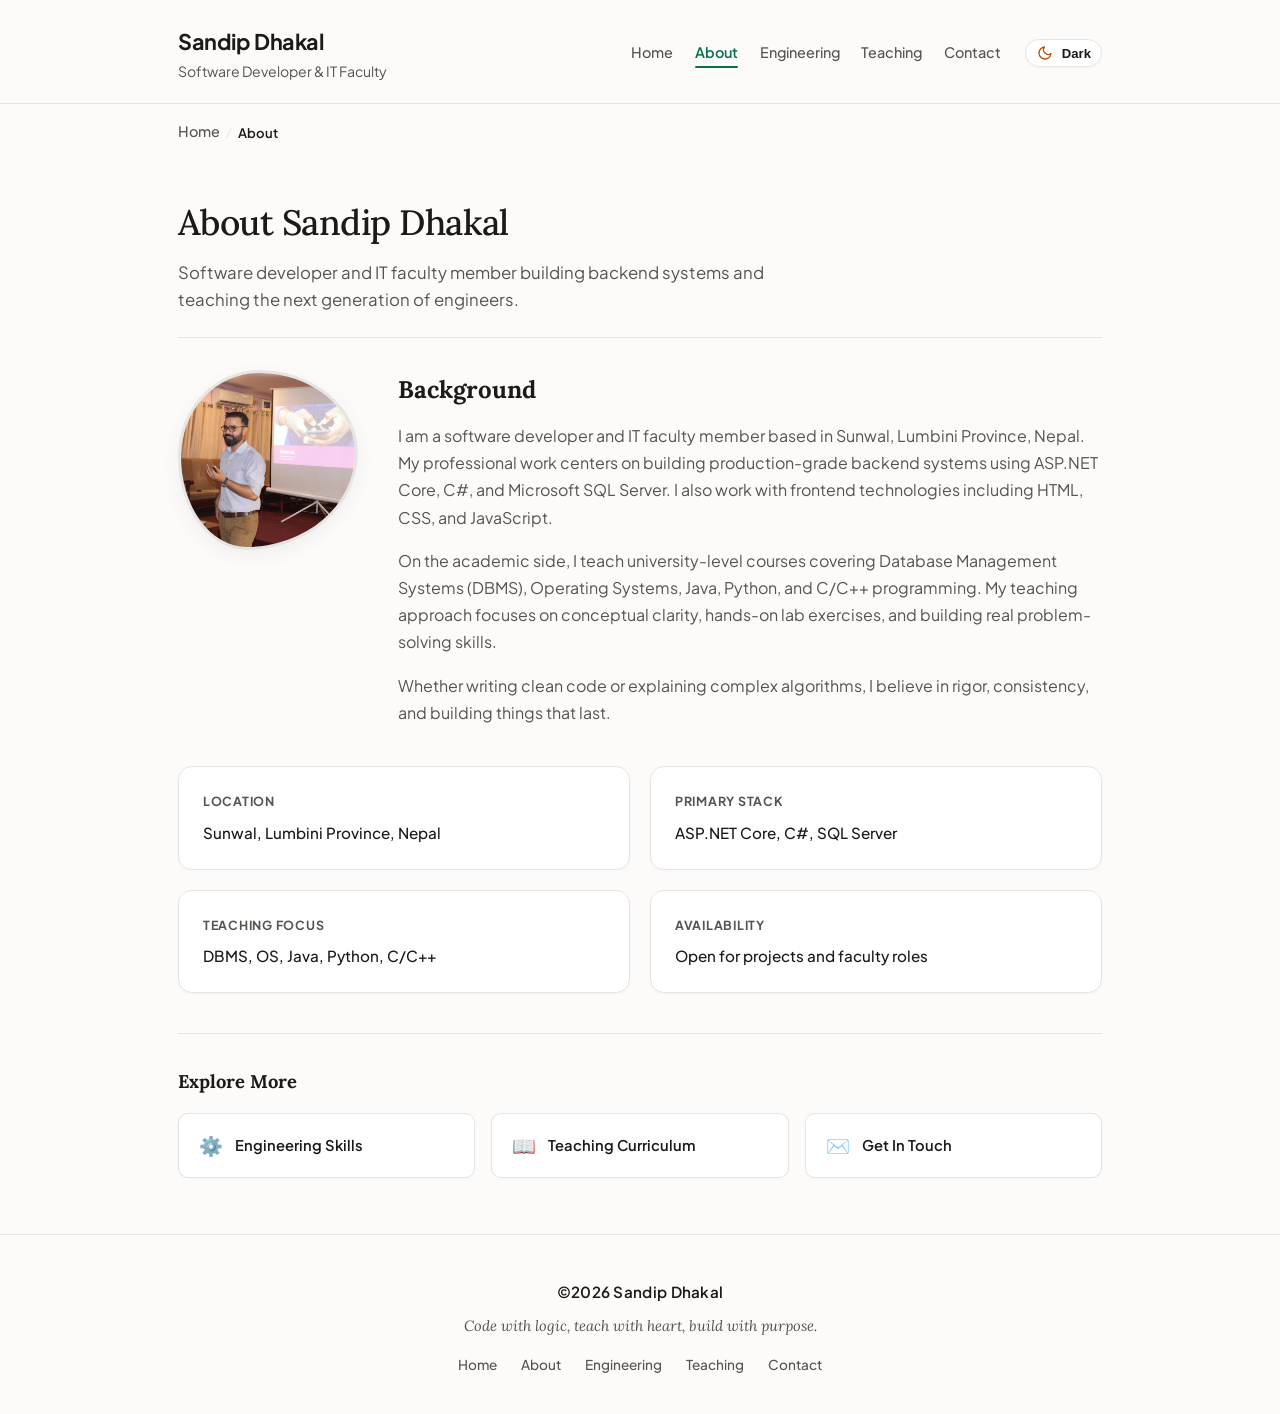
==== about.html @ 64979536 "New changes layout changes and mobile friendly added" ====
<!DOCTYPE html>
<html lang="en">

<head>
  <meta charset="UTF-8">
  <meta name="viewport" content="width=device-width, initial-scale=1.0">
  <title>About Sandip Dhakal | Background, Skills, and Location</title>
  <meta name="description"
    content="Learn about Sandip Dhakal, a software developer and IT faculty member based in Sunwal, Lumbini Province, Nepal. Specializing in ASP.NET Core, C#, SQL Server, and university-level IT education.">
  <link rel="canonical" href="https://dhakalsandip.com.np/about.html">

  <!-- Open Graph -->
  <meta property="og:type" content="profile">
  <meta property="og:title" content="About Sandip Dhakal | Software Developer &amp; IT Faculty">
  <meta property="og:description"
    content="Background, skills, and professional journey of Sandip Dhakal. Based in Sunwal, Nepal.">
  <meta property="og:url" content="https://dhakalsandip.com.np/about.html">
  <meta property="og:image" content="https://dhakalsandip.com.np/images/og-share.jpg">
  <meta property="og:site_name" content="Sandip Dhakal">

  <!-- Twitter Card -->
  <meta name="twitter:card" content="summary_large_image">
  <meta name="twitter:title" content="About Sandip Dhakal">
  <meta name="twitter:description"
    content="Background, skills, and professional journey of Sandip Dhakal. Based in Sunwal, Nepal.">
  <meta name="twitter:image" content="https://dhakalsandip.com.np/images/og-share.jpg">

  <!-- Breadcrumb Schema -->
  <script type="application/ld+json">
  {
    "@context": "https://schema.org",
    "@type": "BreadcrumbList",
    "itemListElement": [
      { "@type": "ListItem", "position": 1, "name": "Home", "item": "https://dhakalsandip.com.np/" },
      { "@type": "ListItem", "position": 2, "name": "About", "item": "https://dhakalsandip.com.np/about.html" }
    ]
  }
  </script>

  <script>
    (function () {
      try {
        var saved = localStorage.getItem('sandip-portfolio-theme');
        if (saved === 'dark' || saved === 'light') {
          document.documentElement.setAttribute('data-theme', saved);
        } else if (window.matchMedia && window.matchMedia('(prefers-color-scheme: dark)').matches) {
          document.documentElement.setAttribute('data-theme', 'dark');
        } else {
          document.documentElement.setAttribute('data-theme', 'light');
        }
      } catch (e) {
        document.documentElement.setAttribute('data-theme', 'light');
      }
    })();
  </script>

  <link rel="preconnect" href="https://fonts.googleapis.com">
  <link rel="preconnect" href="https://fonts.gstatic.com" crossorigin>
  <link
    href="https://fonts.googleapis.com/css2?family=Plus+Jakarta+Sans:wght@400;500;600;700&family=Lora:ital,wght@0,500;0,600;1,400&display=swap"
    rel="stylesheet">

  <link rel="icon" type="image/svg+xml" href="images/favicon.svg">
  <link rel="stylesheet" href="css/style.css">
</head>

<body>

  <div id="scroll-progress" aria-hidden="true"></div>

  <header>
    <div class="container header-content">
      <div class="name-title">
        <h2><a href="/">Sandip Dhakal</a></h2>
        <p>Software Developer &amp; IT Faculty</p>
      </div>

      <div class="nav-actions">
        <nav id="main-nav" aria-label="Main navigation">
          <a href="/">Home</a>
          <a href="about.html" class="active">About</a>
          <a href="engineering.html">Engineering</a>
          <a href="teaching.html">Teaching</a>
          <a href="contact.html">Contact</a>
        </nav>

        <div class="theme-toggle-wrapper">
          <button id="theme-toggle" class="theme-toggle-btn" type="button" aria-label="Toggle Night and Light Mode"
            title="Switch Theme">
            <span class="toggle-icon" id="toggle-icon">
              <svg id="svg-moon" width="16" height="16" viewBox="0 0 24 24" fill="none" stroke="currentColor"
                stroke-width="2" stroke-linecap="round" stroke-linejoin="round">
                <path d="M21 12.79A9 9 0 1 1 11.21 3 7 7 0 0 0 21 12.79z"></path>
              </svg>
              <svg id="svg-sun" style="display: none;" width="16" height="16" viewBox="0 0 24 24" fill="none"
                stroke="currentColor" stroke-width="2" stroke-linecap="round" stroke-linejoin="round">
                <circle cx="12" cy="12" r="5"></circle>
                <line x1="12" y1="1" x2="12" y2="3"></line>
                <line x1="12" y1="21" x2="12" y2="23"></line>
                <line x1="4.22" y1="4.22" x2="5.64" y2="5.64"></line>
                <line x1="18.36" y1="18.36" x2="19.78" y2="19.78"></line>
                <line x1="1" y1="12" x2="3" y2="12"></line>
                <line x1="21" y1="12" x2="23" y2="12"></line>
                <line x1="4.22" y1="19.78" x2="5.64" y2="18.36"></line>
                <line x1="18.36" y1="5.64" x2="19.78" y2="4.22"></line>
              </svg>
            </span>
            <span id="theme-text">Dark</span>
          </button>
        </div>

        <button id="mobile-menu-btn" class="mobile-menu-btn" type="button" aria-label="Open navigation menu"
          aria-expanded="false" aria-controls="main-nav">
          <span class="hamburger-line"></span>
          <span class="hamburger-line"></span>
          <span class="hamburger-line"></span>
        </button>
      </div>
    </div>
  </header>

  <main class="container">
    <nav class="breadcrumbs" aria-label="Breadcrumb">
      <ol>
        <li><a href="/">Home</a></li>
        <li><span class="breadcrumb-sep">/</span></li>
        <li><span class="breadcrumb-current">About</span></li>
      </ol>
    </nav>

    <div class="page-header">
      <h1>About Sandip Dhakal</h1>
      <p>Software developer and IT faculty member building backend systems and teaching the next generation of
        engineers.</p>
    </div>

    <div class="about-grid reveal-on-scroll">
      <div class="about-photo">
        <img src="images/avatar.jpg" alt="Portrait of Sandip Dhakal, software developer based in Sunwal, Nepal"
          width="180" height="180">
      </div>
      <div class="about-text">
        <h2>Background</h2>
        <p>
          I am a software developer and IT faculty member based in Sunwal, Lumbini Province, Nepal. My professional work
          centers on building production-grade backend systems using ASP.NET Core, C#, and Microsoft SQL Server. I also
          work with frontend technologies including HTML, CSS, and JavaScript.
        </p>
        <p>
          On the academic side, I teach university-level courses covering Database Management Systems (DBMS), Operating
          Systems, Java, Python, and C/C++ programming. My teaching approach focuses on conceptual clarity, hands-on lab
          exercises, and building real problem-solving skills.
        </p>
        <p>
          Whether writing clean code or explaining complex algorithms, I believe in rigor, consistency, and building
          things that last.
        </p>
      </div>
    </div>

    <div class="info-grid reveal-on-scroll">
      <div class="info-card">
        <h3>Location</h3>
        <p>Sunwal, Lumbini Province, Nepal</p>
      </div>
      <div class="info-card">
        <h3>Primary Stack</h3>
        <p>ASP.NET Core, C#, SQL Server</p>
      </div>
      <div class="info-card">
        <h3>Teaching Focus</h3>
        <p>DBMS, OS, Java, Python, C/C++</p>
      </div>
      <div class="info-card">
        <h3>Availability</h3>
        <p>Open for projects and faculty roles</p>
      </div>
    </div>

    <div class="internal-links reveal-on-scroll">
      <h3>Explore More</h3>
      <div class="link-cards">
        <a href="engineering.html" class="link-card">
          <span class="link-icon">&#9881;&#65039;</span>
          <span>Engineering Skills</span>
        </a>
        <a href="teaching.html" class="link-card">
          <span class="link-icon">&#128214;</span>
          <span>Teaching Curriculum</span>
        </a>
        <a href="contact.html" class="link-card">
          <span class="link-icon">&#9993;&#65039;</span>
          <span>Get In Touch</span>
        </a>
      </div>
    </div>
  </main>

  <footer class="footer">
    <div class="container">
      <div class="footer-copyright">
        &copy;<span id="nepal-year">2026</span> Sandip Dhakal
      </div>
      <div class="footer-caption">
        Code with logic, teach with heart, build with purpose.
      </div>
      <nav class="footer-nav" aria-label="Footer navigation">
        <a href="/">Home</a>
        <a href="about.html">About</a>
        <a href="engineering.html">Engineering</a>
        <a href="teaching.html">Teaching</a>
        <a href="contact.html">Contact</a>
      </nav>
    </div>
  </footer>

  <button id="back-to-top" class="back-to-top" type="button" aria-label="Scroll to top" title="Scroll to top">
    <svg width="20" height="20" viewBox="0 0 24 24" fill="none" stroke="currentColor" stroke-width="2.5"
      stroke-linecap="round" stroke-linejoin="round">
      <polyline points="18 15 12 9 6 15"></polyline>
    </svg>
  </button>

  <script src="js/main.js"></script>
</body>

</html>
---- css/style.css ----
/* ===================================================
   Sandip Dhakal Portfolio - Global Styles
   Domain: dhakalsandip.com.np
   =================================================== */

/* Theme Variables */
:root {
  --bg: #fcfbf9;
  --card-bg: #ffffff;
  --card-border: #e7e5e4;
  --text-dark: #1c1917;
  --text-muted: #57534e;
  --border: #e7e5e4;
  --accent: #0d6e4f;
  --accent-light: #10b981;
  --accent-warm: #b45309;
  --accent-warm-soft: #fef3c7;
  --pill-bg: #f5f5f4;
  --pill-text: #1c1917;
  --pill-dev-bg: #ecfdf5;
  --pill-dev-text: #065f46;
  --pill-teach-bg: #fef3c7;
  --pill-teach-text: #92400e;
  --table-stripe: #fafaf9;
  --badge-bg: #f5f5f4;
  --btn-primary-bg: #1c1917;
  --btn-primary-text: #ffffff;
  --btn-secondary-bg: transparent;
  --btn-secondary-border: #d6d3d1;
  --btn-secondary-text: #1c1917;
  --radius: 14px;
  --shadow-sm: 0 1px 3px rgba(0,0,0,0.03);
  --shadow-md: 0 6px 24px -4px rgba(28, 25, 23, 0.07);
  --header-bg: rgba(252, 251, 249, 0.88);
  --contact-item-bg: #ffffff;
}

[data-theme="dark"] {
  --bg: #090d14;
  --card-bg: #111722;
  --card-border: #1e293b;
  --text-dark: #f8fafc;
  --text-muted: #94a3b8;
  --border: #1e293b;
  --accent: #10b981;
  --accent-light: #34d399;
  --accent-warm: #f59e0b;
  --accent-warm-soft: rgba(245, 158, 11, 0.15);
  --pill-bg: #1e293b;
  --pill-text: #e2e8f0;
  --pill-dev-bg: rgba(16, 185, 129, 0.14);
  --pill-dev-text: #34d399;
  --pill-teach-bg: rgba(245, 158, 11, 0.16);
  --pill-teach-text: #fbbf24;
  --table-stripe: #151d2c;
  --badge-bg: #151d2c;
  --btn-primary-bg: #f8fafc;
  --btn-primary-text: #090d14;
  --btn-secondary-bg: transparent;
  --btn-secondary-border: #334155;
  --btn-secondary-text: #f8fafc;
  --shadow-sm: 0 1px 3px rgba(0,0,0,0.35);
  --shadow-md: 0 8px 30px -4px rgba(0, 0, 0, 0.55);
  --header-bg: rgba(9, 13, 20, 0.88);
  --contact-item-bg: #151d2c;
}

* {
  box-sizing: border-box;
  margin: 0;
  padding: 0;
}

html {
  scroll-behavior: smooth;
  -webkit-text-size-adjust: 100%;
}

html, body {
  background-color: var(--bg);
  color: var(--text-dark);
  overflow-x: hidden;
  width: 100%;
  -webkit-tap-highlight-color: rgba(16, 185, 129, 0.15);
}

body {
  font-family: 'Plus Jakarta Sans', -apple-system, BlinkMacSystemFont, 'Segoe UI', Roboto, sans-serif;
  line-height: 1.65;
  min-height: 100vh;
  display: flex;
  flex-direction: column;
  transition: background-color 0.25s ease, color 0.25s ease;
  overflow-x: hidden;
}

.container {
  max-width: 980px;
  margin: 0 auto;
  padding: 0 1.75rem;
  width: 100%;
}

/* Reading Scroll Progress Bar */
#scroll-progress {
  position: fixed;
  top: 0;
  left: 0;
  height: 3px;
  width: 0%;
  background: var(--accent);
  z-index: 9999;
  pointer-events: none;
  transition: width 0.08s linear;
}

/* Header & Navigation */
header {
  padding: 1.5rem 0 1.25rem 0;
  border-bottom: 1px solid var(--border);
  position: sticky;
  top: 0;
  background: var(--header-bg);
  z-index: 100;
  backdrop-filter: blur(12px);
  -webkit-backdrop-filter: blur(12px);
  transition: border-color 0.25s ease, background-color 0.25s ease;
}

.header-content {
  display: flex;
  justify-content: space-between;
  align-items: center;
  gap: 1rem;
}

.name-title h2 {
  font-size: 1.35rem;
  font-weight: 700;
  color: var(--text-dark);
  letter-spacing: -0.02em;
}

.name-title h2 a {
  color: inherit;
  text-decoration: none;
}

.name-title p {
  font-size: 0.88rem;
  color: var(--text-muted);
}

.nav-actions {
  display: flex;
  align-items: center;
  gap: 1.5rem;
}

nav {
  display: flex;
  align-items: center;
  gap: 1.35rem;
}

nav a {
  color: var(--text-muted);
  text-decoration: none;
  font-size: 0.9rem;
  font-weight: 500;
  transition: color 0.2s ease;
  position: relative;
  padding-bottom: 2px;
}

nav a:hover {
  color: var(--text-dark);
}

nav a.active {
  color: var(--accent);
  font-weight: 600;
}

nav a.active::after {
  content: '';
  position: absolute;
  bottom: -2px;
  left: 0;
  right: 0;
  height: 2px;
  background: var(--accent);
  border-radius: 1px;
}

/* Theme Toggle */
.theme-toggle-wrapper {
  display: flex;
  align-items: center;
}

.theme-toggle-btn {
  background: var(--card-bg);
  border: 1px solid var(--border);
  border-radius: 9999px;
  padding: 4px 10px;
  display: inline-flex;
  align-items: center;
  gap: 8px;
  cursor: pointer;
  color: var(--text-dark);
  font-size: 0.82rem;
  font-weight: 600;
  box-shadow: var(--shadow-sm);
  transition: all 0.25s ease;
}

.theme-toggle-btn:hover {
  border-color: var(--accent);
  transform: translateY(-1px);
}

.toggle-icon {
  width: 18px;
  height: 18px;
  display: flex;
  align-items: center;
  justify-content: center;
  color: var(--accent-warm);
}

/* Mobile Menu Toggle Button (Desktop: Hidden) */
.mobile-menu-btn {
  display: none;
  background: var(--card-bg);
  border: 1px solid var(--border);
  border-radius: 9px;
  width: 38px;
  height: 38px;
  padding: 8px 7px;
  cursor: pointer;
  flex-direction: column;
  justify-content: space-around;
  align-items: center;
  transition: all 0.25s ease;
  box-shadow: var(--shadow-sm);
  flex-shrink: 0;
  -webkit-appearance: none;
  appearance: none;
}

.mobile-menu-btn:hover {
  border-color: var(--accent);
  transform: translateY(-1px);
}

.mobile-menu-btn:focus-visible {
  outline: 2px solid var(--accent);
  outline-offset: 2px;
}

.hamburger-line {
  display: block;
  width: 100%;
  height: 2px;
  background-color: var(--text-dark);
  border-radius: 2px;
  transition: transform 0.25s cubic-bezier(0.4, 0, 0.2, 1), opacity 0.2s ease, background-color 0.2s ease;
  pointer-events: none;
}

.mobile-menu-btn.active .hamburger-line:nth-child(1) {
  transform: translateY(7px) rotate(45deg);
}

.mobile-menu-btn.active .hamburger-line:nth-child(2) {
  opacity: 0;
  transform: scaleX(0);
}

.mobile-menu-btn.active .hamburger-line:nth-child(3) {
  transform: translateY(-7px) rotate(-45deg);
}

/* Breadcrumbs */
.breadcrumbs {
  padding: 1rem 0 0.5rem 0;
}

.breadcrumbs ol {
  list-style: none;
  display: flex;
  align-items: center;
  gap: 0.4rem;
  font-size: 0.82rem;
  color: var(--text-muted);
  flex-wrap: wrap;
}

.breadcrumbs li {
  display: inline-flex;
  align-items: center;
  gap: 0.4rem;
}

.breadcrumbs a {
  color: var(--text-muted);
  text-decoration: none;
  transition: color 0.2s ease;
}

.breadcrumbs a:hover {
  color: var(--accent);
}

.breadcrumbs .breadcrumb-sep {
  color: var(--border);
  font-size: 0.75rem;
}

.breadcrumbs .breadcrumb-current {
  color: var(--text-dark);
  font-weight: 600;
}

/* Hero Section */
main {
  flex: 1;
}

.hero {
  padding: 3.5rem 0 2.5rem 0;
  display: grid;
  grid-template-columns: 1fr auto;
  gap: 2.5rem;
  align-items: center;
}

/* Live Status Radar Beacon */
.live-status-pill {
  display: inline-flex;
  align-items: center;
  gap: 0.55rem;
  padding: 0.35rem 0.85rem;
  background: var(--card-bg);
  border: 1px solid var(--border);
  border-radius: 9999px;
  font-size: 0.78rem;
  font-weight: 600;
  color: var(--text-dark);
  margin-bottom: 1.15rem;
  box-shadow: var(--shadow-sm);
  letter-spacing: 0.02em;
}

.pulse-dot {
  position: relative;
  width: 8px;
  height: 8px;
  border-radius: 50%;
  background: #10b981;
  display: inline-block;
  flex-shrink: 0;
}

.pulse-dot::after {
  content: '';
  position: absolute;
  top: -3px;
  left: -3px;
  width: 14px;
  height: 14px;
  border-radius: 50%;
  background: rgba(16, 185, 129, 0.45);
  animation: radar-pulse 1.8s infinite ease-out;
}

@keyframes radar-pulse {
  0% { transform: scale(0.6); opacity: 1; }
  100% { transform: scale(2.4); opacity: 0; }
}

.two-track-badge {
  display: inline-flex;
  align-items: center;
  gap: 0.85rem;
  padding: 0.4rem 1rem;
  background: var(--badge-bg);
  border: 1px solid var(--border);
  border-radius: 9999px;
  font-size: 0.82rem;
  font-weight: 600;
  margin-bottom: 1.25rem;
  position: relative;
}

/* Border Beam Effect */
.border-beam-badge {
  position: relative;
  overflow: hidden;
}

.border-beam-badge::after {
  content: '';
  position: absolute;
  inset: 0;
  border-radius: 9999px;
  padding: 1px;
  background: linear-gradient(90deg, transparent 0%, var(--accent) 50%, transparent 100%);
  -webkit-mask: linear-gradient(#fff 0 0) content-box, linear-gradient(#fff 0 0);
  -webkit-mask-composite: xor;
  mask-composite: exclude;
  pointer-events: none;
  background-size: 200% 100%;
  animation: border-beam-travel 4s linear infinite;
  opacity: 0.75;
}

@keyframes border-beam-travel {
  0% { background-position: 200% 0; }
  100% { background-position: -200% 0; }
}

.track-tag {
  display: inline-flex;
  align-items: center;
  gap: 0.4rem;
}

.track-tag.dev { color: var(--accent); }
.track-tag.teach { color: var(--accent-warm); }

.hero h1 {
  font-family: 'Lora', Georgia, serif;
  font-size: 2.5rem;
  font-weight: 500;
  line-height: 1.24;
  color: var(--text-dark);
  margin-bottom: 1.1rem;
  letter-spacing: -0.015em;
}

.hero p.bio {
  font-size: 1.05rem;
  color: var(--text-muted);
  max-width: 650px;
  margin-bottom: 1.75rem;
  line-height: 1.7;
}

.hero-btn-group {
  display: flex;
  gap: 1rem;
  flex-wrap: wrap;
}

.btn {
  display: inline-flex;
  align-items: center;
  justify-content: center;
  gap: 0.5rem;
  padding: 0.65rem 1.4rem;
  border-radius: 8px;
  text-decoration: none;
  font-size: 0.92rem;
  font-weight: 600;
  transition: all 0.2s ease;
  cursor: pointer;
}

.btn-primary {
  background: var(--btn-primary-bg);
  color: var(--btn-primary-text);
  border: 1px solid var(--btn-primary-bg);
}

.btn-primary:hover {
  transform: translateY(-2px);
  box-shadow: 0 4px 14px rgba(0,0,0,0.18);
}

.btn-secondary {
  background: var(--btn-secondary-bg);
  color: var(--btn-secondary-text);
  border: 1px solid var(--btn-secondary-border);
}

.btn-secondary:hover {
  background: var(--pill-bg);
  border-color: var(--text-muted);
  transform: translateY(-2px);
}

/* Curved Avatar & 3D Tilt Perspective */
.hero-photo-container {
  position: relative;
  width: 220px;
  height: 220px;
  display: flex;
  align-items: center;
  justify-content: center;
  flex-shrink: 0;
  perspective: 800px;
}

.avatar-canvas {
  position: absolute;
  top: 0;
  left: 0;
  width: 220px;
  height: 220px;
  pointer-events: none;
  z-index: 1;
}

.hero-photo-curved {
  position: relative;
  z-index: 2;
  width: 175px;
  height: 175px;
  border-radius: 45% 55% 62% 38% / 48% 46% 54% 52%;
  overflow: hidden;
  border: 3px solid var(--border);
  box-shadow: var(--shadow-md);
  transition: border-radius 0.5s cubic-bezier(0.34, 1.56, 0.64, 1), transform 0.15s ease-out, border-color 0.3s ease;
  transform-style: preserve-3d;
  will-change: transform;
}

.hero-photo-curved:hover {
  border-radius: 56% 44% 42% 58% / 54% 56% 44% 46%;
  border-color: var(--accent);
}

.hero-photo {
  width: 100%;
  height: 100%;
  object-fit: cover;
  display: block;
}

/* Two Column Layout */
.grid-2 {
  display: grid;
  grid-template-columns: 1fr 1fr;
  gap: 2rem;
  margin: 2.5rem 0;
}

.section-box {
  background: var(--card-bg);
  border: 1px solid var(--card-border);
  border-radius: var(--radius);
  padding: 2.25rem;
  box-shadow: var(--shadow-sm);
  transition: all 0.3s ease;
  position: relative;
}

.section-box:hover {
  box-shadow: var(--shadow-md);
  border-color: var(--border);
}

/* Spotlight Cards */
.spotlight-card {
  position: relative;
  overflow: hidden;
}

.spotlight-card::before {
  content: '';
  position: absolute;
  top: 0;
  left: 0;
  right: 0;
  bottom: 0;
  border-radius: inherit;
  pointer-events: none;
  opacity: 0;
  transition: opacity 0.3s ease;
  background: radial-gradient(450px circle at var(--mouse-x, 50%) var(--mouse-y, 50%), rgba(16, 185, 129, 0.08), transparent 45%);
  z-index: 1;
}

[data-theme="light"] .spotlight-card::before {
  background: radial-gradient(450px circle at var(--mouse-x, 50%) var(--mouse-y, 50%), rgba(13, 110, 79, 0.06), transparent 45%);
}

.spotlight-card:hover::before {
  opacity: 1;
}

.spotlight-content {
  position: relative;
  z-index: 2;
}

.section-icon {
  font-size: 1.6rem;
  margin-bottom: 0.6rem;
}

.section-box h3 {
  font-family: 'Lora', Georgia, serif;
  font-size: 1.4rem;
  margin-bottom: 0.5rem;
  color: var(--text-dark);
  letter-spacing: -0.01em;
}

.box-sub {
  font-size: 0.88rem;
  color: var(--text-muted);
  margin-bottom: 1.6rem;
  line-height: 1.5;
}

.skill-category {
  margin-bottom: 1.35rem;
}

.skill-category:last-child {
  margin-bottom: 0;
}

.skill-cat-title {
  font-size: 0.78rem;
  font-weight: 700;
  text-transform: uppercase;
  letter-spacing: 0.06em;
  color: var(--text-muted);
  margin-bottom: 0.5rem;
}

.pill-group {
  display: flex;
  flex-wrap: wrap;
  gap: 0.45rem;
}

.pill {
  background: var(--pill-bg);
  color: var(--pill-text);
  padding: 0.3rem 0.75rem;
  border-radius: 6px;
  font-size: 0.84rem;
  font-weight: 500;
  border: 1px solid transparent;
  transition: all 0.2s ease;
}

.pill.highlight {
  background: var(--pill-dev-bg);
  color: var(--pill-dev-text);
  font-weight: 600;
  border-color: rgba(13, 110, 79, 0.25);
}

.pill.highlight-warm {
  background: var(--pill-teach-bg);
  color: var(--pill-teach-text);
  font-weight: 600;
  border-color: rgba(180, 83, 9, 0.25);
}

/* Syllabus Accordion */
.curriculum-accordion {
  display: flex;
  flex-direction: column;
  gap: 0.55rem;
  margin-top: 1rem;
}

.accordion-item {
  background: var(--bg);
  border: 1px solid var(--border);
  border-radius: 10px;
  overflow: hidden;
  transition: border-color 0.2s ease, box-shadow 0.2s ease;
}

.accordion-item.active {
  border-color: var(--accent-warm);
  box-shadow: 0 2px 8px rgba(180, 83, 9, 0.08);
}

.accordion-header {
  width: 100%;
  padding: 0.75rem 0.85rem;
  display: flex;
  justify-content: space-between;
  align-items: center;
  background: transparent;
  border: none;
  cursor: pointer;
  color: var(--text-dark);
  font-family: inherit;
  font-size: 0.88rem;
  font-weight: 600;
  text-align: left;
  transition: background-color 0.2s ease;
}

.accordion-header:hover {
  background: var(--table-stripe);
}

.accordion-title-group {
  display: flex;
  align-items: center;
  gap: 0.55rem;
}

.accordion-badge {
  font-size: 0.7rem;
  font-weight: 700;
  padding: 0.15rem 0.45rem;
  border-radius: 4px;
  background: var(--pill-teach-bg);
  color: var(--pill-teach-text);
  text-transform: uppercase;
  letter-spacing: 0.04em;
}

.accordion-icon {
  width: 16px;
  height: 16px;
  transition: transform 0.25s cubic-bezier(0.4, 0, 0.2, 1);
  color: var(--text-muted);
  flex-shrink: 0;
}

.accordion-item.active .accordion-icon {
  transform: rotate(180deg);
  color: var(--accent-warm);
}

.accordion-body {
  max-height: 0;
  overflow: hidden;
  transition: max-height 0.3s cubic-bezier(0.4, 0, 0.2, 1), padding 0.3s ease;
  padding: 0 0.85rem;
  font-size: 0.84rem;
  color: var(--text-muted);
  line-height: 1.6;
}

.accordion-item.active .accordion-body {
  max-height: 400px;
  padding: 0.25rem 0.85rem 0.85rem 0.85rem;
  border-top: 1px dashed var(--border);
}

.accordion-meta-list {
  list-style: none;
  display: flex;
  flex-direction: column;
  gap: 0.35rem;
  margin-top: 0.4rem;
}

.accordion-meta-list li {
  display: flex;
  align-items: flex-start;
  gap: 0.45rem;
}

.accordion-meta-list li::before {
  content: '>';
  color: var(--accent-warm);
  font-size: 0.85rem;
  font-weight: 700;
}

/* Page Header (for sub-pages) */
.page-header {
  padding: 2.5rem 0 1.5rem 0;
  border-bottom: 1px solid var(--border);
  margin-bottom: 2rem;
}

.page-header h1 {
  font-family: 'Lora', Georgia, serif;
  font-size: 2.2rem;
  font-weight: 500;
  color: var(--text-dark);
  margin-bottom: 0.5rem;
  letter-spacing: -0.015em;
}

.page-header p {
  font-size: 1.05rem;
  color: var(--text-muted);
  max-width: 650px;
  line-height: 1.6;
}

/* About Page */
.about-grid {
  display: grid;
  grid-template-columns: auto 1fr;
  gap: 2.5rem;
  align-items: start;
  margin-bottom: 2.5rem;
}

.about-photo {
  width: 180px;
  height: 180px;
  border-radius: 45% 55% 62% 38% / 48% 46% 54% 52%;
  overflow: hidden;
  border: 3px solid var(--border);
  box-shadow: var(--shadow-md);
  flex-shrink: 0;
}

.about-photo img {
  width: 100%;
  height: 100%;
  object-fit: cover;
  display: block;
}

.about-text h2 {
  font-family: 'Lora', Georgia, serif;
  font-size: 1.5rem;
  color: var(--text-dark);
  margin-bottom: 0.75rem;
}

.about-text p {
  color: var(--text-muted);
  line-height: 1.7;
  margin-bottom: 1rem;
}

.about-text p:last-child {
  margin-bottom: 0;
}

.info-grid {
  display: grid;
  grid-template-columns: 1fr 1fr;
  gap: 1.25rem;
  margin-top: 2rem;
}

.info-card {
  background: var(--card-bg);
  border: 1px solid var(--card-border);
  border-radius: var(--radius);
  padding: 1.5rem;
  box-shadow: var(--shadow-sm);
}

.info-card h3 {
  font-size: 0.78rem;
  font-weight: 700;
  text-transform: uppercase;
  letter-spacing: 0.06em;
  color: var(--text-muted);
  margin-bottom: 0.5rem;
}

.info-card p {
  color: var(--text-dark);
  font-weight: 500;
  font-size: 0.95rem;
}

/* Internal Links */
.internal-links {
  margin-top: 2.5rem;
  padding-top: 2rem;
  border-top: 1px solid var(--border);
}

.internal-links h3 {
  font-family: 'Lora', Georgia, serif;
  font-size: 1.15rem;
  color: var(--text-dark);
  margin-bottom: 1rem;
}

.link-cards {
  display: grid;
  grid-template-columns: repeat(auto-fit, minmax(200px, 1fr));
  gap: 1rem;
}

.link-card {
  display: flex;
  align-items: center;
  gap: 0.75rem;
  padding: 1rem 1.25rem;
  background: var(--card-bg);
  border: 1px solid var(--card-border);
  border-radius: 10px;
  text-decoration: none;
  color: var(--text-dark);
  font-weight: 600;
  font-size: 0.92rem;
  transition: all 0.2s ease;
  box-shadow: var(--shadow-sm);
}

.link-card:hover {
  border-color: var(--accent);
  transform: translateY(-2px);
  box-shadow: var(--shadow-md);
}

.link-card .link-icon {
  font-size: 1.2rem;
  flex-shrink: 0;
}

/* Contact Section */
.contact-card {
  background: var(--card-bg);
  border: 1px solid var(--card-border);
  border-radius: var(--radius);
  padding: 2.75rem 2.25rem;
  margin-top: 1.5rem;
  box-shadow: var(--shadow-sm);
  transition: all 0.3s ease;
  text-align: center;
}

.contact-header h3 {
  font-family: 'Lora', Georgia, serif;
  font-size: 1.6rem;
  color: var(--text-dark);
  margin-bottom: 0.5rem;
}

.contact-header p {
  color: var(--text-muted);
  font-size: 0.95rem;
  max-width: 620px;
  margin: 0 auto 2rem auto;
  line-height: 1.6;
}

.contact-social-row {
  display: flex;
  justify-content: center;
  align-items: center;
  gap: 1.25rem;
  margin: 1.5rem 0 1rem 0;
}

.social-icon-btn {
  width: 54px;
  height: 54px;
  border-radius: 14px;
  display: inline-flex;
  align-items: center;
  justify-content: center;
  background: var(--contact-item-bg);
  border: 1px solid var(--border);
  color: var(--text-dark);
  text-decoration: none;
  box-shadow: var(--shadow-sm);
  transition: all 0.25s cubic-bezier(0.4, 0, 0.2, 1);
  position: relative;
}

.social-icon-btn:hover {
  transform: translateY(-4px);
  background: var(--accent);
  color: #ffffff;
  border-color: var(--accent);
  box-shadow: 0 8px 24px rgba(13, 110, 79, 0.35);
}

.social-icon-btn svg {
  transition: transform 0.2s ease;
}

.social-icon-btn:hover svg {
  transform: scale(1.1);
}

/* Contact Details List */
.contact-details {
  display: grid;
  grid-template-columns: 1fr 1fr;
  gap: 1.25rem;
  margin: 2rem 0;
  text-align: left;
}

.contact-detail-item {
  background: var(--contact-item-bg);
  border: 1px solid var(--border);
  border-radius: 10px;
  padding: 1.25rem;
  transition: border-color 0.2s ease;
}

.contact-detail-item:hover {
  border-color: var(--accent);
}

.contact-detail-item h4 {
  font-size: 0.75rem;
  font-weight: 700;
  text-transform: uppercase;
  letter-spacing: 0.06em;
  color: var(--text-muted);
  margin-bottom: 0.35rem;
}

.contact-detail-item p,
.contact-detail-item a {
  color: var(--text-dark);
  font-weight: 500;
  font-size: 0.92rem;
  text-decoration: none;
}

.contact-detail-item a:hover {
  color: var(--accent);
}

/* Footer */
.footer {
  padding: 2.75rem 0 2.25rem 0;
  border-top: 1px solid var(--border);
  margin-top: 3.5rem;
  text-align: center;
  transition: border-color 0.25s ease;
}

.footer-copyright {
  font-size: 0.95rem;
  font-weight: 600;
  color: var(--text-dark);
  margin-bottom: 0.6rem;
  letter-spacing: 0.02em;
}

.footer-caption {
  font-family: 'Lora', Georgia, serif;
  font-size: 0.92rem;
  font-style: italic;
  color: var(--text-muted);
  max-width: 650px;
  margin: 0 auto;
  line-height: 1.6;
}

.footer-nav {
  display: flex;
  justify-content: center;
  gap: 1.5rem;
  margin-top: 1rem;
  flex-wrap: wrap;
}

.footer-nav a {
  color: var(--text-muted);
  text-decoration: none;
  font-size: 0.85rem;
  font-weight: 500;
  transition: color 0.2s ease;
}

.footer-nav a:hover {
  color: var(--accent);
}

/* Floating Back to Top Button */
.back-to-top {
  position: fixed;
  bottom: 2rem;
  right: 2rem;
  width: 46px;
  height: 46px;
  border-radius: 50%;
  background: var(--card-bg);
  color: var(--text-dark);
  border: 1px solid var(--border);
  box-shadow: var(--shadow-md);
  display: flex;
  align-items: center;
  justify-content: center;
  cursor: pointer;
  z-index: 99;
  opacity: 0;
  visibility: hidden;
  transform: translateY(14px);
  transition: opacity 0.3s ease, visibility 0.3s ease, transform 0.3s cubic-bezier(0.34, 1.56, 0.64, 1), background-color 0.2s ease, color 0.2s ease, border-color 0.2s ease;
}

.back-to-top.visible {
  opacity: 1;
  visibility: visible;
  transform: translateY(0);
}

.back-to-top:hover {
  background: var(--accent);
  color: #ffffff;
  border-color: var(--accent);
  transform: translateY(-3px);
  box-shadow: 0 8px 24px rgba(13, 110, 79, 0.35);
}

.back-to-top svg {
  transition: transform 0.2s ease;
}

.back-to-top:hover svg {
  transform: translateY(-2px);
}

/* Scroll Reveal */
.reveal-on-scroll {
  opacity: 0;
  transform: translateY(22px);
  transition: opacity 0.65s cubic-bezier(0.16, 1, 0.3, 1), transform 0.65s cubic-bezier(0.16, 1, 0.3, 1);
}

.reveal-on-scroll.is-revealed {
  opacity: 1;
  transform: translateY(0);
}

/* 404 Page */
.error-page {
  display: flex;
  flex-direction: column;
  align-items: center;
  justify-content: center;
  text-align: center;
  padding: 6rem 2rem;
  min-height: 60vh;
}

.error-code {
  font-family: 'Lora', Georgia, serif;
  font-size: 6rem;
  font-weight: 700;
  color: var(--accent);
  line-height: 1;
  margin-bottom: 0.5rem;
  letter-spacing: -0.04em;
}

.error-page h1 {
  font-family: 'Lora', Georgia, serif;
  font-size: 1.8rem;
  color: var(--text-dark);
  margin-bottom: 0.75rem;
}

.error-page p {
  color: var(--text-muted);
  font-size: 1.05rem;
  max-width: 480px;
  margin: 0 auto 2rem auto;
  line-height: 1.6;
}

.error-links {
  display: flex;
  gap: 1rem;
  flex-wrap: wrap;
  justify-content: center;
}

/* ===================================================
   Mobile Screen Friendly & Responsive Styles
   =================================================== */

@media (max-width: 768px) {
  header {
    padding: 0.85rem 0;
  }

  .header-content {
    flex-direction: row;
    align-items: center;
    justify-content: space-between;
    position: relative;
    gap: 0.5rem;
  }

  .name-title h2 {
    font-size: 1.15rem;
    line-height: 1.2;
  }

  .name-title p {
    font-size: 0.74rem;
    white-space: nowrap;
    overflow: hidden;
    text-overflow: ellipsis;
    max-width: 220px;
  }

  .nav-actions {
    position: static;
    display: flex;
    align-items: center;
    gap: 0.65rem;
  }

  .mobile-menu-btn {
    display: inline-flex;
  }

  nav {
    position: absolute;
    top: calc(100% + 0.85rem);
    left: 0;
    right: 0;
    background: var(--header-bg);
    backdrop-filter: blur(18px);
    -webkit-backdrop-filter: blur(18px);
    border-bottom: 1px solid var(--border);
    box-shadow: var(--shadow-md);
    padding: 1rem 1.25rem 1.25rem 1.25rem;
    flex-direction: column;
    gap: 0.45rem;
    opacity: 0;
    visibility: hidden;
    transform: translateY(-8px);
    transition: opacity 0.25s ease, transform 0.25s cubic-bezier(0.16, 1, 0.3, 1), visibility 0.25s ease;
    z-index: 999;
    pointer-events: none;
  }

  .nav-actions.is-open nav {
    opacity: 1;
    visibility: visible;
    transform: translateY(0);
    pointer-events: auto;
  }

  nav a {
    display: flex;
    align-items: center;
    justify-content: space-between;
    padding: 0.75rem 1rem;
    border-radius: 9px;
    font-size: 0.95rem;
    font-weight: 600;
    color: var(--text-dark);
    background: var(--card-bg);
    border: 1px solid var(--border);
    width: 100%;
    min-height: 46px;
    transition: background-color 0.2s ease, border-color 0.2s ease, transform 0.2s ease, color 0.2s ease;
  }

  nav a:hover,
  nav a:active {
    background: var(--pill-bg);
    border-color: var(--accent);
    transform: translateX(3px);
  }

  nav a.active {
    color: var(--accent);
    background: var(--pill-dev-bg);
    border-color: rgba(16, 185, 129, 0.35);
    font-weight: 700;
  }

  nav a.active::after {
    display: none;
  }

  /* Hero on Mobile */
  .hero {
    grid-template-columns: 1fr;
    text-align: center;
    gap: 1.75rem;
    padding: 2rem 0 1.5rem 0;
  }

  .hero h1 {
    font-size: clamp(1.65rem, 6vw, 2.3rem);
    line-height: 1.25;
  }

  .hero p.bio {
    font-size: 0.96rem;
    line-height: 1.65;
    margin: 0 auto 1.5rem auto;
  }

  .hero-photo-container {
    margin: 0 auto;
    width: 190px;
    height: 190px;
  }

  .hero-photo-curved {
    width: 150px;
    height: 150px;
  }

  .avatar-canvas {
    width: 190px;
    height: 190px;
  }

  .hero-btn-group {
    justify-content: center;
    gap: 0.75rem;
  }

  .live-status-pill {
    margin: 0 auto 1rem auto;
    max-width: 100%;
    white-space: normal;
    text-align: center;
    font-size: 0.76rem;
  }

  .two-track-badge {
    margin: 0 auto 1.25rem auto;
    max-width: 100%;
    flex-wrap: wrap;
    justify-content: center;
    font-size: 0.78rem;
  }

  /* Grids & Boxes */
  .grid-2 {
    grid-template-columns: 1fr;
    gap: 1.25rem;
    margin: 1.75rem 0;
  }

  .section-box {
    padding: 1.4rem 1.15rem;
    border-radius: 12px;
  }

  .section-box h3 {
    font-size: 1.28rem;
  }

  .pill {
    font-size: 0.8rem;
    padding: 0.28rem 0.65rem;
  }

  /* About */
  .about-grid {
    grid-template-columns: 1fr;
    text-align: center;
    gap: 1.5rem;
    margin-bottom: 1.75rem;
  }

  .about-photo {
    margin: 0 auto;
    width: 150px;
    height: 150px;
  }

  .about-text {
    text-align: left;
  }

  .info-grid {
    grid-template-columns: 1fr;
    gap: 1rem;
    margin-top: 1.5rem;
  }

  .info-card {
    padding: 1.2rem 1rem;
  }

  /* Teaching */
  .curriculum-accordion {
    gap: 0.5rem;
  }

  .accordion-header {
    padding: 0.85rem;
    min-height: 48px;
    font-size: 0.85rem;
  }

  .accordion-title-group {
    flex-wrap: wrap;
    gap: 0.4rem;
  }

  .accordion-body {
    font-size: 0.82rem;
  }

  /* Contact */
  .contact-card {
    padding: 1.75rem 1.15rem;
  }

  .contact-details {
    grid-template-columns: 1fr;
    gap: 1rem;
    margin: 1.5rem 0;
  }

  .contact-detail-item {
    padding: 1.1rem;
    word-break: break-word;
    overflow-wrap: anywhere;
  }

  .contact-social-row {
    gap: 0.75rem;
    flex-wrap: wrap;
    justify-content: center;
  }

  .social-icon-btn {
    width: 48px;
    height: 48px;
    border-radius: 12px;
  }

  /* Subpages Header */
  .page-header {
    padding: 1.75rem 0 1.25rem 0;
    margin-bottom: 1.5rem;
  }

  .page-header h1 {
    font-size: clamp(1.6rem, 5.5vw, 2rem);
  }

  .page-header p {
    font-size: 0.95rem;
  }

  .link-cards {
    grid-template-columns: 1fr;
    gap: 0.75rem;
  }

  /* Floating Back to Top Button */
  .back-to-top {
    bottom: 1.15rem;
    right: 1.15rem;
    width: 42px;
    height: 42px;
  }

  /* 404 */
  .error-page {
    padding: 3.5rem 1rem;
    min-height: 50vh;
  }

  .error-code {
    font-size: clamp(4rem, 16vw, 5.5rem);
  }

  .error-page h1 {
    font-size: 1.55rem;
  }

  .error-links {
    flex-direction: column;
    width: 100%;
    max-width: 320px;
    margin: 0 auto 2rem auto;
    gap: 0.75rem;
  }

  .error-links .btn {
    width: 100%;
  }

  /* Footer */
  .footer {
    padding: 2rem 0 1.5rem 0;
    margin-top: 2.5rem;
  }

  .footer-nav {
    gap: 0.85rem;
  }
}

/* Extra Small Mobile Devices (e.g. iPhone SE, 360px - 480px width) */
@media (max-width: 480px) {
  .container {
    padding: 0 1rem;
  }

  .name-title p {
    display: none;
  }

  .name-title h2 {
    font-size: 1.08rem;
  }

  #theme-text {
    display: none;
  }

  .theme-toggle-btn {
    padding: 6px;
    border-radius: 50%;
    width: 38px;
    height: 38px;
    justify-content: center;
  }

  .hero-btn-group {
    flex-direction: column;
    width: 100%;
  }

  .hero-btn-group .btn {
    width: 100%;
    padding: 0.75rem 1.15rem;
    font-size: 0.92rem;
  }

  .section-box {
    padding: 1.25rem 0.95rem;
  }

  .contact-card {
    padding: 1.5rem 0.95rem;
  }

  .social-icon-btn {
    width: 44px;
    height: 44px;
  }

  .social-icon-btn svg {
    width: 20px;
    height: 20px;
  }

  .breadcrumbs ol {
    font-size: 0.78rem;
  }
}
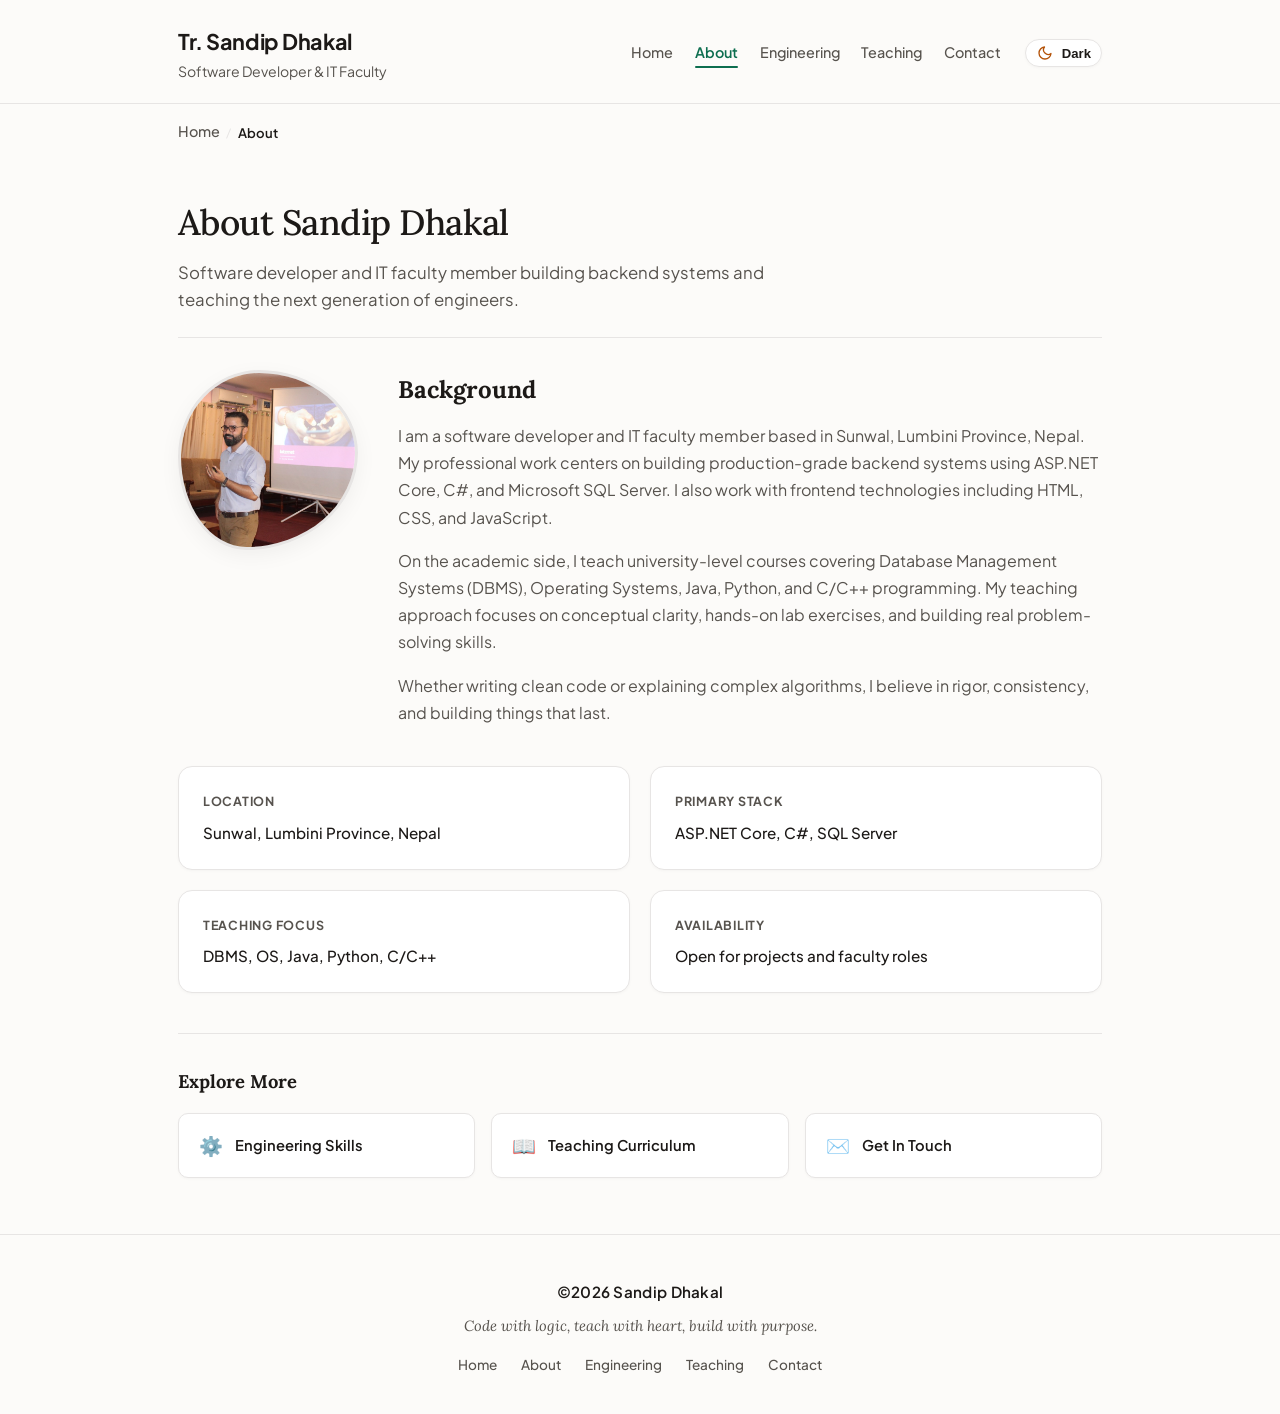
==== commit ee186b15: "Update name title to include 'Tr.' prefix" ====
--- a/about.html
+++ b/about.html
@@ -71,7 +71,7 @@
   <header>
     <div class="container header-content">
       <div class="name-title">
-        <h2><a href="/">Sandip Dhakal</a></h2>
+        <h2><a href="/">Tr. Sandip Dhakal</a></h2>
         <p>Software Developer &amp; IT Faculty</p>
       </div>
 
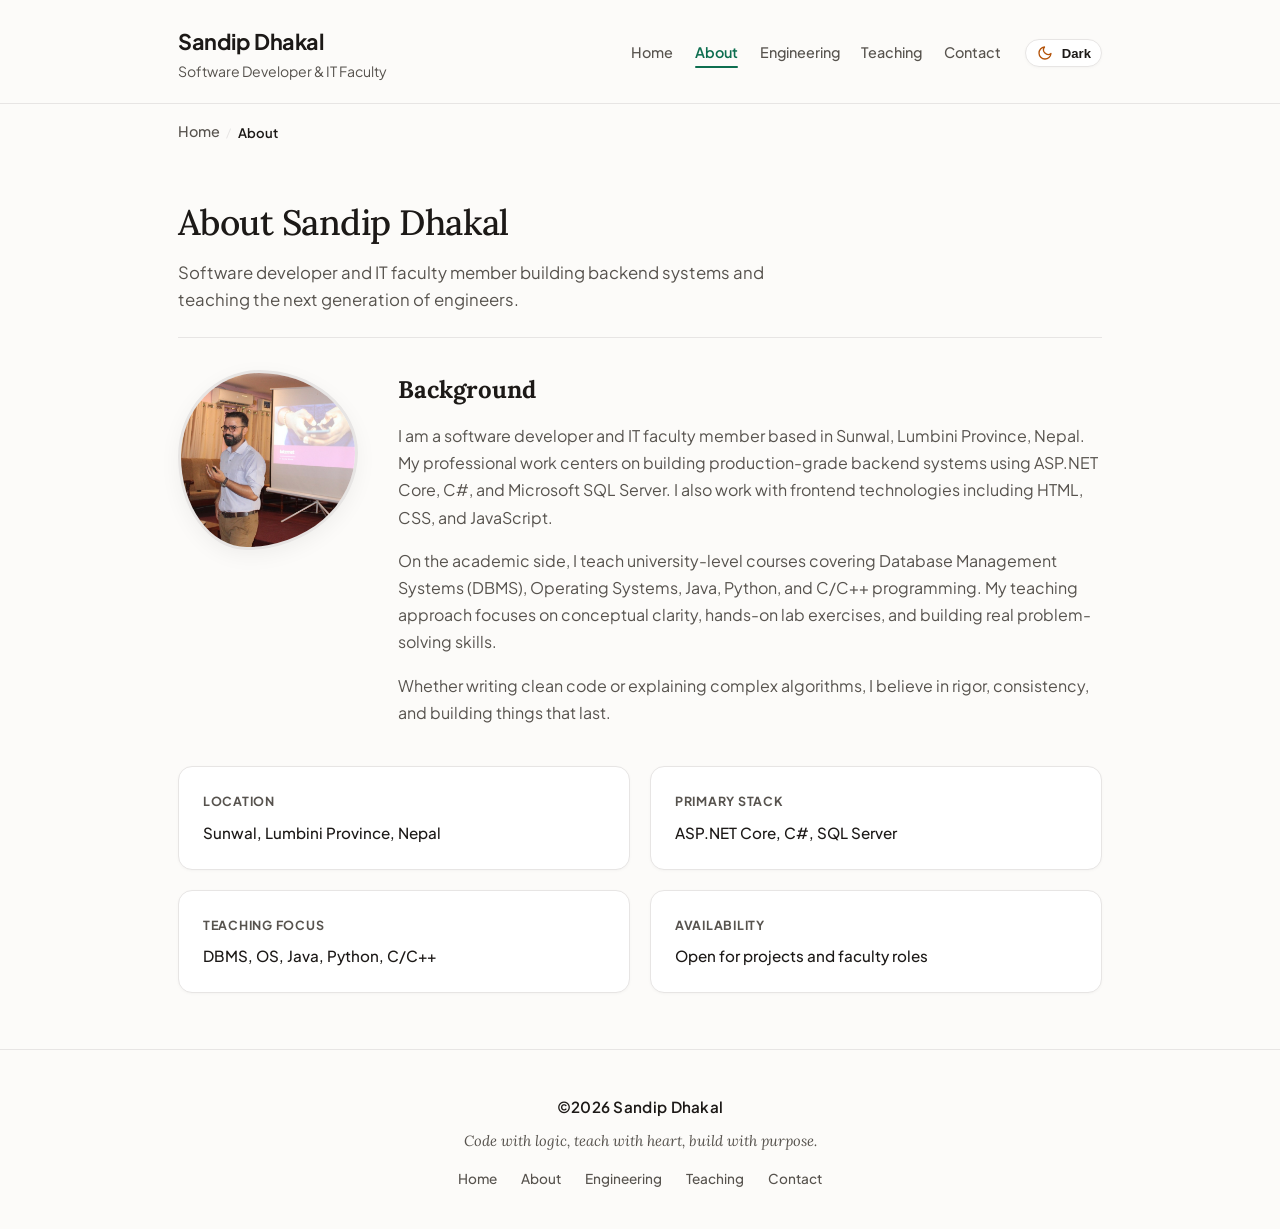
==== commit 41bece79: "Changes In repeated design pattern fixed and header file separated" ====
--- a/about.html
+++ b/about.html
@@ -66,58 +66,8 @@
 
 <body>
 
-  <div id="scroll-progress" aria-hidden="true"></div>
+  <div id="header-placeholder"></div>
 
-  <header>
-    <div class="container header-content">
-      <div class="name-title">
-        <h2><a href="/">Tr. Sandip Dhakal</a></h2>
-        <p>Software Developer &amp; IT Faculty</p>
-      </div>
-
-      <div class="nav-actions">
-        <nav id="main-nav" aria-label="Main navigation">
-          <a href="/">Home</a>
-          <a href="about.html" class="active">About</a>
-          <a href="engineering.html">Engineering</a>
-          <a href="teaching.html">Teaching</a>
-          <a href="contact.html">Contact</a>
-        </nav>
-
-        <div class="theme-toggle-wrapper">
-          <button id="theme-toggle" class="theme-toggle-btn" type="button" aria-label="Toggle Night and Light Mode"
-            title="Switch Theme">
-            <span class="toggle-icon" id="toggle-icon">
-              <svg id="svg-moon" width="16" height="16" viewBox="0 0 24 24" fill="none" stroke="currentColor"
-                stroke-width="2" stroke-linecap="round" stroke-linejoin="round">
-                <path d="M21 12.79A9 9 0 1 1 11.21 3 7 7 0 0 0 21 12.79z"></path>
-              </svg>
-              <svg id="svg-sun" style="display: none;" width="16" height="16" viewBox="0 0 24 24" fill="none"
-                stroke="currentColor" stroke-width="2" stroke-linecap="round" stroke-linejoin="round">
-                <circle cx="12" cy="12" r="5"></circle>
-                <line x1="12" y1="1" x2="12" y2="3"></line>
-                <line x1="12" y1="21" x2="12" y2="23"></line>
-                <line x1="4.22" y1="4.22" x2="5.64" y2="5.64"></line>
-                <line x1="18.36" y1="18.36" x2="19.78" y2="19.78"></line>
-                <line x1="1" y1="12" x2="3" y2="12"></line>
-                <line x1="21" y1="12" x2="23" y2="12"></line>
-                <line x1="4.22" y1="19.78" x2="5.64" y2="18.36"></line>
-                <line x1="18.36" y1="5.64" x2="19.78" y2="4.22"></line>
-              </svg>
-            </span>
-            <span id="theme-text">Dark</span>
-          </button>
-        </div>
-
-        <button id="mobile-menu-btn" class="mobile-menu-btn" type="button" aria-label="Open navigation menu"
-          aria-expanded="false" aria-controls="main-nav">
-          <span class="hamburger-line"></span>
-          <span class="hamburger-line"></span>
-          <span class="hamburger-line"></span>
-        </button>
-      </div>
-    </div>
-  </header>
 
   <main class="container">
     <nav class="breadcrumbs" aria-label="Breadcrumb">
@@ -177,23 +127,7 @@
       </div>
     </div>
 
-    <div class="internal-links reveal-on-scroll">
-      <h3>Explore More</h3>
-      <div class="link-cards">
-        <a href="engineering.html" class="link-card">
-          <span class="link-icon">&#9881;&#65039;</span>
-          <span>Engineering Skills</span>
-        </a>
-        <a href="teaching.html" class="link-card">
-          <span class="link-icon">&#128214;</span>
-          <span>Teaching Curriculum</span>
-        </a>
-        <a href="contact.html" class="link-card">
-          <span class="link-icon">&#9993;&#65039;</span>
-          <span>Get In Touch</span>
-        </a>
-      </div>
-    </div>
+
   </main>
 
   <footer class="footer">
--- a/css/style.css
+++ b/css/style.css
@@ -79,7 +79,9 @@
 html, body {
   background-color: var(--bg);
   color: var(--text-dark);
-  overflow-x: hidden;
+  /* Use clip instead of hidden — clip prevents horizontal scroll without
+     creating a scroll container, so position:sticky on <header> still works */
+  overflow-x: clip;
   width: 100%;
   -webkit-tap-highlight-color: rgba(16, 185, 129, 0.15);
 }
@@ -91,7 +93,6 @@
   display: flex;
   flex-direction: column;
   transition: background-color 0.25s ease, color 0.25s ease;
-  overflow-x: hidden;
 }
 
 .container {
@@ -125,6 +126,13 @@
   backdrop-filter: blur(12px);
   -webkit-backdrop-filter: blur(12px);
   transition: border-color 0.25s ease, background-color 0.25s ease;
+}
+
+/* On mobile: header scrolls with page (not fixed) */
+@media (max-width: 768px) {
+  header {
+    position: static;
+  }
 }
 
 .header-content {
@@ -1179,6 +1187,7 @@
 @media (max-width: 768px) {
   header {
     padding: 0.85rem 0;
+    position: static;
   }
 
   .header-content {
